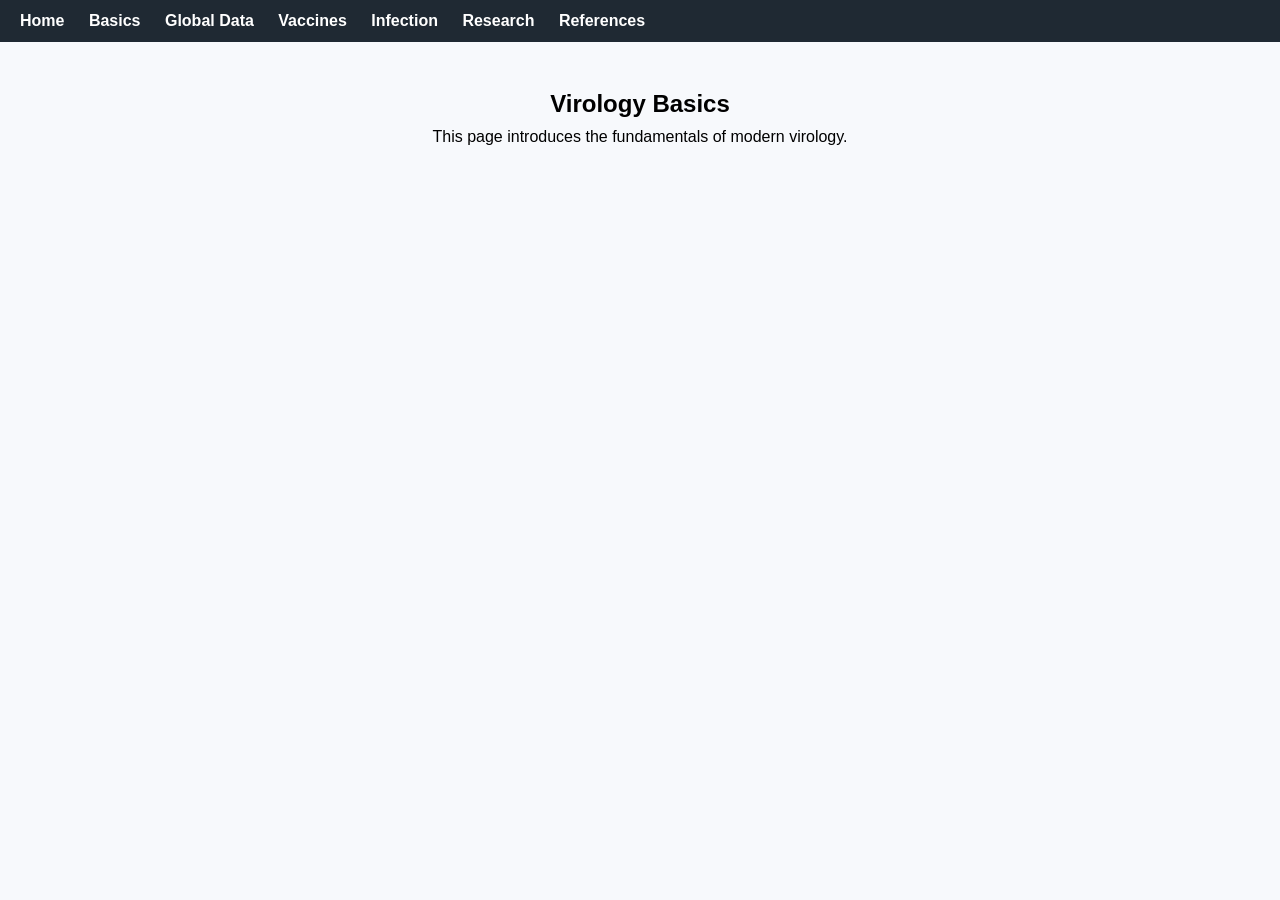
==== pages/basics.html @ c75a6fe2 "Add files via upload" ====
<!DOCTYPE html>
<html lang="en">
<head>
    <meta charset="UTF-8">
    <meta name="viewport" content="width=device-width, initial-scale=1.0">
    <title>Virology Basics</title>
    <link rel="stylesheet" href="../css/styles.css">
</head>
<body>
    <nav>
        <a href="../index.html">Home</a>
        <a href="basics.html">Basics</a>
        <a href="dashboard.html">Global Data</a>
        <a href="vaccines.html">Vaccines</a>
        <a href="infection.html">Infection</a>
        <a href="research.html">Research</a>
        <a href="references.html">References</a>
    </nav>
    <main>
        <section class="hero">     
            <h1>Virology Basics</h1>
            <p>This page introduces the fundamentals of modern virology.</p>
        </section>       
    </main>

</body>
</html>
---- css/styles.css ----
body {
    font-family: Arial, sans-serif;
    margin: 0;
    padding-top: 60px;
    background-color: #f7f9fc;
}
nav {
    position: fixed;
    top: 0;
    left: 0;
    width: 100%;
    background-color: #1f2933;
    padding: 12px 20px;
    z-index: 1000;

}

nav a {
    color: white;
    text-decoration: none;
    margin-right: 20px;
    font-weight: bold;
}

nav a:hover {
    text-decoration: underline;
}

main {
    max-width: 1200px;
    margin: 0 auto;
    padding: 30px 16px;
}
h1, p {
    text-align: center;
}
.hero {
    text-align: center;
    padding: 0px 0;
}
.hero h1 {
    margin-top: 0;
    margin-bottom: 10px;
}

.hero p {
    margin-top: 0px;
}
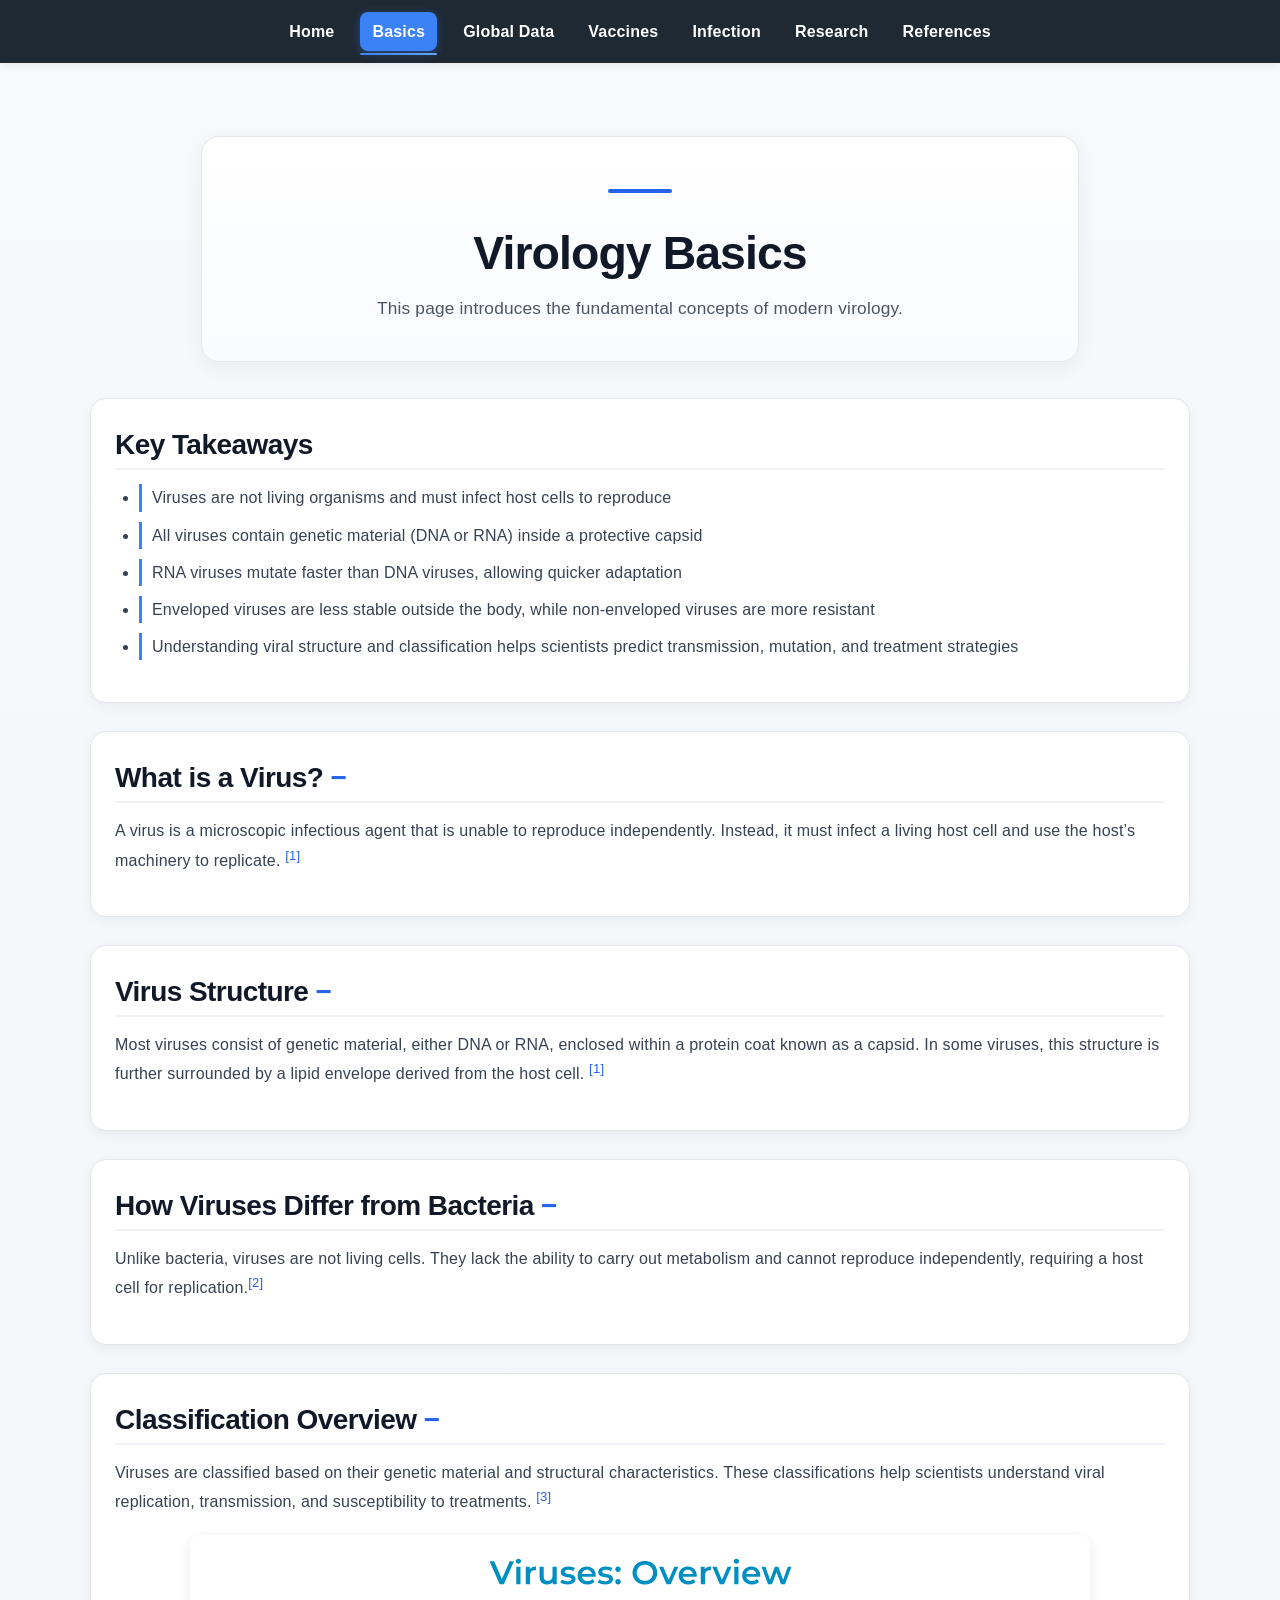
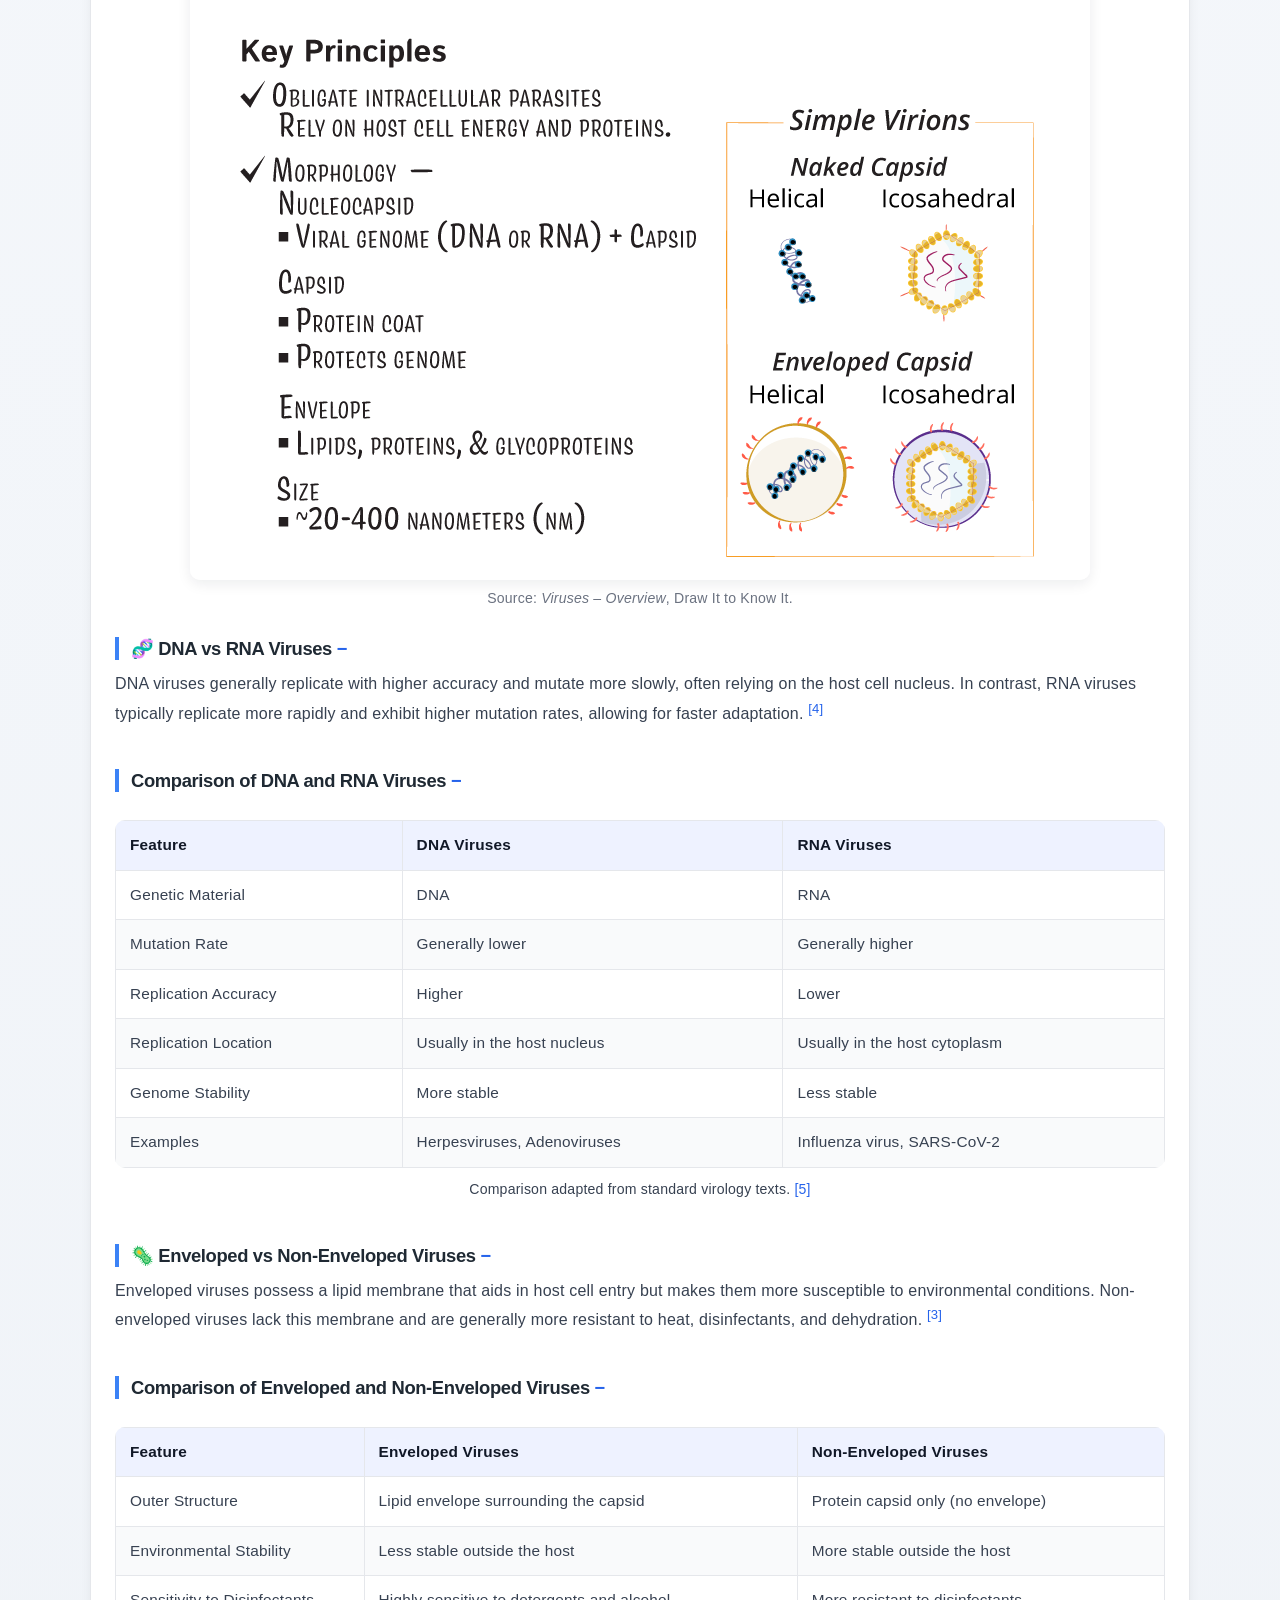
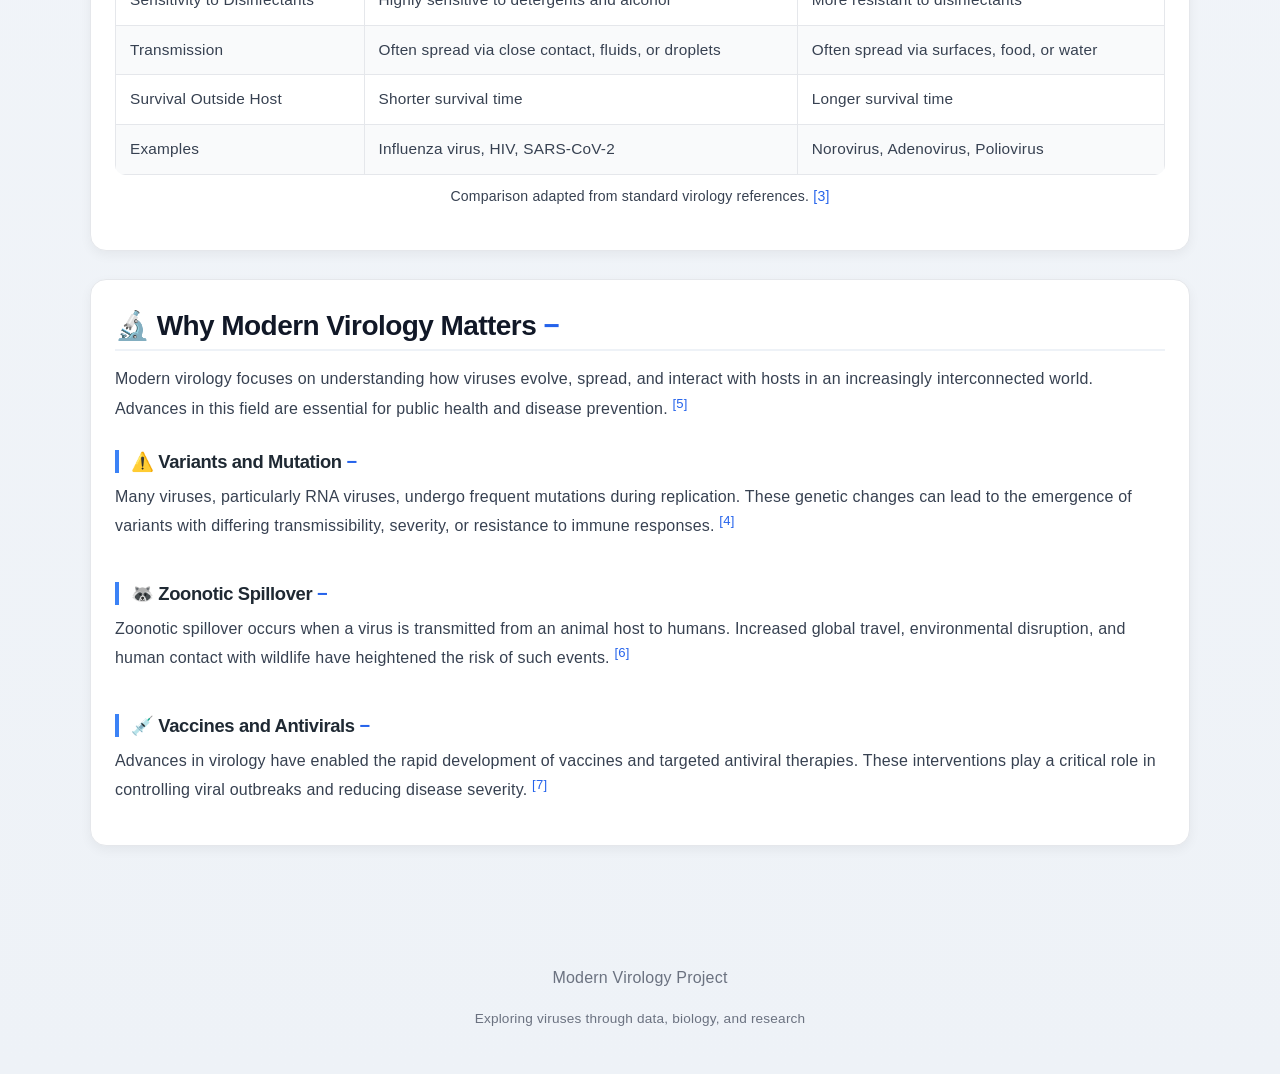
==== commit b6fc17c5: "Add files via upload" ====
--- a/pages/basics.html
+++ b/pages/basics.html
@@ -4,24 +4,260 @@
     <meta charset="UTF-8">
     <meta name="viewport" content="width=device-width, initial-scale=1.0">
     <title>Virology Basics</title>
+    <link rel="icon" type="image/png" href="../images/favicon.png">
     <link rel="stylesheet" href="../css/styles.css">
 </head>
 <body>
     <nav>
         <a href="../index.html">Home</a>
-        <a href="basics.html">Basics</a>
+        <a href="basics.html" class="active">Basics</a>
         <a href="dashboard.html">Global Data</a>
         <a href="vaccines.html">Vaccines</a>
         <a href="infection.html">Infection</a>
         <a href="research.html">Research</a>
         <a href="references.html">References</a>
     </nav>
-    <main>
-        <section class="hero">     
-            <h1>Virology Basics</h1>
-            <p>This page introduces the fundamentals of modern virology.</p>
-        </section>       
-    </main>
-
+<main>
+  <header class="page-hero">
+    <h1>Virology Basics</h1>
+    <p class="hero-subtitle">
+      This page introduces the fundamental concepts of modern virology.
+    </p>
+  </header>
+
+    <div class="section-card">
+    <h2>Key Takeaways</h2>
+    <ul class="styled-list">
+      <li>Viruses are not living organisms and must infect host cells to reproduce</li>
+      <li>All viruses contain genetic material (DNA or RNA) inside a protective capsid</li>
+      <li>RNA viruses mutate faster than DNA viruses, allowing quicker adaptation</li>
+      <li>Enveloped viruses are less stable outside the body, while non-enveloped viruses are more resistant</li>
+      <li>Understanding viral structure and classification helps scientists predict transmission, mutation, and treatment strategies</li>
+    </ul>
+  </div>
+
+  <section class="section-card">
+    <h2 class="collapsible-title open">What is a Virus?</h2>
+    <div class="collapsible-content open">
+      <p>
+        A virus is a microscopic infectious agent that is unable to reproduce
+        independently. Instead, it must infect a living host cell and use the
+        host’s machinery to replicate. <a href="references.html#ref-1" class="citation">[1]</a>
+      </p>
+    </div>
+  </section>
+
+  <section class="section-card">
+    <h2 class="collapsible-title open">Virus Structure</h2>
+    <div class="collapsible-content open">
+      <p>
+        Most viruses consist of genetic material, either DNA or RNA, enclosed
+        within a protein coat known as a capsid. In some viruses, this structure
+        is further surrounded by a lipid envelope derived from the host cell.
+        <a href="references.html#ref-1" class="citation">[1]</a>
+      </p>
+    </div>
+  </section>
+
+  <section class="section-card">
+    <h2 class="collapsible-title open">How Viruses Differ from Bacteria</h2>
+    <div class="collapsible-content open">
+      <p>
+        Unlike bacteria, viruses are not living cells. They lack the ability to
+        carry out metabolism and cannot reproduce independently, requiring a
+        host cell for replication.<a href="references.html#ref-2" class="citation">[2]</a>
+      </p>
+    </div>
+  </section>
+
+  <section class="section-card">
+    <h2 class="collapsible-title open">Classification Overview</h2>
+    <div class="collapsible-content open">
+      <p>
+        Viruses are classified based on their genetic material and structural
+        characteristics. These classifications help scientists understand viral
+        replication, transmission, and susceptibility to treatments.
+        <a href="references.html#ref-3" class="citation">[3]</a>
+      </p>
+
+      <figure class="figure">
+        <img
+          src="../images/virus-classification.png"
+          alt="Diagram comparing DNA and RNA viruses and enveloped versus non-enveloped viruses"
+          class="classification-image"
+        >
+        <figcaption class="image-caption">
+          Source: <em>Viruses – Overview</em>, Draw It to Know It.
+        </figcaption>
+      </figure>
+
+      <h3 class="collapsible-title open">🧬 DNA vs RNA Viruses</h3>
+      <div class="collapsible-content open">
+        <p>
+          DNA viruses generally replicate with higher accuracy and mutate more
+          slowly, often relying on the host cell nucleus. In contrast, RNA viruses
+          typically replicate more rapidly and exhibit higher mutation rates,
+          allowing for faster adaptation. <a href="references.html#ref-4" class="citation">[4]</a>
+        </p>
+      </div>
+
+      <h3 class="collapsible-title open">Comparison of DNA and RNA Viruses</h3>
+      <div class="collapsible-content open">
+        <table class="comparison-table">
+          <thead>
+            <tr>
+              <th>Feature</th>
+              <th>DNA Viruses</th>
+              <th>RNA Viruses</th>
+            </tr>
+          </thead>
+          <tbody>
+            <tr>
+              <td>Genetic Material</td>
+              <td>DNA</td>
+              <td>RNA</td>
+            </tr>
+            <tr>
+              <td>Mutation Rate</td>
+              <td>Generally lower</td>
+              <td>Generally higher</td>
+            </tr>
+            <tr>
+              <td>Replication Accuracy</td>
+              <td>Higher</td>
+              <td>Lower</td>
+            </tr>
+            <tr>
+              <td>Replication Location</td>
+              <td>Usually in the host nucleus</td>
+              <td>Usually in the host cytoplasm</td>
+            </tr>
+            <tr>
+              <td>Genome Stability</td>
+              <td>More stable</td>
+              <td>Less stable</td>
+            </tr>
+            <tr>
+              <td>Examples</td>
+              <td>Herpesviruses, Adenoviruses</td>
+              <td>Influenza virus, SARS-CoV-2</td>
+            </tr>
+          </tbody>
+        </table>
+
+        <p class="image-caption">
+          Comparison adapted from standard virology texts. <a href="references.html#ref-5">[5]</a>
+        </p>
+      </div>
+
+      <h3 class="collapsible-title open">🦠 Enveloped vs Non-Enveloped Viruses</h3>
+      <div class="collapsible-content open">
+        <p>
+          Enveloped viruses possess a lipid membrane that aids in host cell entry
+          but makes them more susceptible to environmental conditions. Non-enveloped
+          viruses lack this membrane and are generally more resistant to heat,
+          disinfectants, and dehydration. <a href="references.html#ref-3" class="citation">[3]</a>
+        </p>
+      </div>
+
+      <h3 class="collapsible-title open">Comparison of Enveloped and Non-Enveloped Viruses</h3>
+      <div class="collapsible-content open">
+        <table class="comparison-table">
+          <thead>
+            <tr>
+              <th>Feature</th>
+              <th>Enveloped Viruses</th>
+              <th>Non-Enveloped Viruses</th>
+            </tr>
+          </thead>
+          <tbody>
+            <tr>
+              <td>Outer Structure</td>
+              <td>Lipid envelope surrounding the capsid</td>
+              <td>Protein capsid only (no envelope)</td>
+            </tr>
+            <tr>
+              <td>Environmental Stability</td>
+              <td>Less stable outside the host</td>
+              <td>More stable outside the host</td>
+            </tr>
+            <tr>
+              <td>Sensitivity to Disinfectants</td>
+              <td>Highly sensitive to detergents and alcohol</td>
+              <td>More resistant to disinfectants</td>
+            </tr>
+            <tr>
+              <td>Transmission</td>
+              <td>Often spread via close contact, fluids, or droplets</td>
+              <td>Often spread via surfaces, food, or water</td>
+            </tr>
+            <tr>
+              <td>Survival Outside Host</td>
+              <td>Shorter survival time</td>
+              <td>Longer survival time</td>
+            </tr>
+            <tr>
+              <td>Examples</td>
+              <td>Influenza virus, HIV, SARS-CoV-2</td>
+              <td>Norovirus, Adenovirus, Poliovirus</td>
+            </tr>
+          </tbody>
+        </table>
+
+        <p class="image-caption">
+          Comparison adapted from standard virology references.
+          <a href="references.html#ref-3">[3]</a>
+        </p>
+      </div>
+    </div>
+  </section>
+
+  <section class="section-card">
+    <h2 class="collapsible-title open">🔬 Why Modern Virology Matters</h2>
+    <div class="collapsible-content open">
+      <p>
+        Modern virology focuses on understanding how viruses evolve, spread, and
+        interact with hosts in an increasingly interconnected world. Advances in
+        this field are essential for public health and disease prevention.
+        <a href="references.html#ref-5" class="citation">[5]</a>
+      </p>
+
+      <h3 class="collapsible-title open">⚠️ Variants and Mutation</h3>
+      <div class="collapsible-content open">
+        <p>
+          Many viruses, particularly RNA viruses, undergo frequent mutations during
+          replication. These genetic changes can lead to the emergence of variants
+          with differing transmissibility, severity, or resistance to immune responses.
+          <a href="references.html#ref-4" class="citation">[4]</a>
+        </p>
+      </div>
+
+      <h3 class="collapsible-title open">🦝 Zoonotic Spillover</h3>
+      <div class="collapsible-content open">
+        <p>
+          Zoonotic spillover occurs when a virus is transmitted from an animal host
+          to humans. Increased global travel, environmental disruption, and human
+          contact with wildlife have heightened the risk of such events.
+          <a href="references.html#ref-6" class="citation">[6]</a>
+        </p>
+      </div>
+
+      <h3 class="collapsible-title open">💉 Vaccines and Antivirals</h3>
+      <div class="collapsible-content open">
+        <p>
+          Advances in virology have enabled the rapid development of vaccines and
+          targeted antiviral therapies. These interventions play a critical role in
+          controlling viral outbreaks and reducing disease severity.
+          <a href="references.html#ref-7" class="citation">[7]</a>
+        </p>
+      </div>
+    </div>
+  </section>
+</main>
+  <footer class="footer">
+      <p>Modern Virology Project</p>
+      <p class="footer-sub">Exploring viruses through data, biology, and research</p>
+  </footer>
+  <script src="../js/script.js"></script>
 </body>
 </html>
--- a/css/styles.css
+++ b/css/styles.css
@@ -1,49 +1,553 @@
+html {
+    scroll-behavior: smooth;
+}
+
+:target {
+    scroll-margin-top: 90px;
+}
+
 body {
-    font-family: Arial, sans-serif;
+    font-family: 'Inter', sans-serif;
     margin: 0;
-    padding-top: 60px;
-    background-color: #f7f9fc;
-}
+    padding-top: 80px;
+    background: linear-gradient(to bottom, #f7f9fc, #eef2f7);
+    color: #111827;
+    line-height: 1.7;
+    letter-spacing: 0.2px;
+}
+
 nav {
     position: fixed;
     top: 0;
     left: 0;
     width: 100%;
+
+    display: flex;
+    justify-content: center;    
+    align-items: center;
+    flex-wrap: wrap;             
+    gap: 18px;                   
+
     background-color: #1f2933;
-    padding: 12px 20px;
+    padding: 12px 16px;
     z-index: 1000;
-
+    box-sizing: border-box;
+
+    box-shadow: 0 2px 10px rgba(0, 0, 0, 0.08);
 }
 
 nav a {
+    position: relative;
     color: white;
     text-decoration: none;
-    margin-right: 20px;
-    font-weight: bold;
+    font-weight: 600;
+
+    padding: 6px 8px;
+    border-radius: 6px;
+
+    transition: all 0.2s ease;
+}
+
+nav a::after {
+    content: "";
+    position: absolute;
+    left: 0;
+    bottom: -4px;
+
+    width: 0%;
+    height: 2px;
+
+    background: linear-gradient(90deg, #3b82f6, #60a5fa);
+    border-radius: 2px;
+
+    transition: width 0.25s ease;
 }
 
 nav a:hover {
-    text-decoration: underline;
+    background: rgba(59, 130, 246, 0.15);
+    border-radius: 8px;
+}
+nav a:hover::after {
+    width: 100%;
+}
+
+
+nav a.active {
+    background: #3b82f6;
+    box-shadow: 0 2px 8px rgba(59, 130, 246, 0.4);
+    color: white;
+    padding: 6px 12px;
+    border-radius: 8px;
+}
+
+
+nav a.active::after {
+    width: 100%;
 }
 
 main {
-    max-width: 1200px;
+    max-width: 1100px;
     margin: 0 auto;
-    padding: 30px 16px;
-}
-h1, p {
+    padding: 36px 20px 48px;
+}
+
+h1,
+h2,
+h3 {
+    font-family: 'Inter', sans-serif;
+    font-weight: 700;
+    line-height: 1.25;
+    letter-spacing: -0.02em;
+}
+
+h1 {
     text-align: center;
 }
+
+p,
+li {
+    font-family: 'Roboto', sans-serif;
+}
+
 .hero {
     text-align: center;
-    padding: 0px 0;
-}
+    padding: 0;
+}
+
 .hero h1 {
     margin-top: 0;
     margin-bottom: 10px;
 }
 
 .hero p {
-    margin-top: 0px;
-}
-
+    margin-top: 0;
+}
+
+.page-hero {
+    text-align: center;
+    padding: 52px 28px 38px;
+    margin-top: 20px;
+    margin-bottom: 36px;
+    background: linear-gradient(to bottom, #ffffff, #f9fbff);
+    border: 1px solid #e5e7eb;
+    border-radius: 18px;
+    max-width: 820px;
+    margin-left: auto;
+    margin-right: auto;
+    box-shadow: 0 6px 20px rgba(0,0,0,0.06);
+}
+
+.page-hero::before {
+    content: "";
+    display: block;
+    width: 64px;
+    height: 4px;
+    background-color: #2563eb;
+    margin: 0 auto 16px;
+    border-radius: 999px;
+}
+
+.page-hero h1 {
+    font-size: clamp(2.1rem, 4vw, 2.9rem);
+    margin-bottom: 12px;
+    color: #111827;
+}
+
+.hero-subtitle {
+    font-size: 1.08rem;
+    color: #4b5563;
+    max-width: 660px;
+    margin: 0 auto;
+    line-height: 1.7;
+}
+
+.section-card {
+    background: #ffffff;
+    text-align: left;
+    padding: 28px 24px;
+    border-radius: 16px;
+    margin: 24px 0;
+    border: 1px solid #e5e7eb;
+    box-shadow: 0 4px 12px rgba(0,0,0,0.05);
+    transition: transform 0.2s ease, box-shadow 0.2s ease;
+}
+
+.section-card:hover {
+    transform: translateY(-4px);
+    box-shadow: 0 10px 24px rgba(0,0,0,0.08);
+}
+
+.section-card + .section-card {
+    margin-top: 28px;
+}
+
+main .section-card {
+    text-align: left;
+}
+
+.section-card h2 {
+    margin-top: 0;
+    margin-bottom: 14px;
+    font-size: 1.75rem;
+    color: #111827;
+    border-bottom: 2px solid #eef2f7;
+    padding-bottom: 6px;
+}
+
+.section-card h3 {
+    margin-top: 1.75rem;
+    margin-bottom: 10px;
+    font-size: 1.15rem;
+    font-weight: 600;
+    color: #1f2933;
+    border-left: 4px solid #3b82f6;
+    padding-left: 12px;
+}
+
+.section-card p {
+    margin-top: 0;
+    margin-bottom: 14px;
+    line-height: 1.7;
+    color: #374151;
+}
+
+.section-card ul,
+.section-card ol {
+    padding-left: 24px;
+    margin-top: 0;
+    margin-bottom: 14px;
+}
+
+.section-card li {
+    margin-bottom: 10px;
+    color: #374151;
+}
+
+.card-header {
+    display: flex;
+    align-items: center;
+    gap: 10px;
+    margin-bottom: 12px;
+}
+
+.card-icon {
+    font-size: 1.6rem;
+}
+
+.card-link {
+    display: inline-block;
+    margin-top: 12px;
+    font-weight: 600;
+    color: #3b82f6;
+    text-decoration: none;
+}
+
+.card-link:hover {
+    text-decoration: underline;
+}
+
+.figure {
+    margin: 20px 0 24px;
+}
+
+.classification-image {
+    display: block;
+    max-width: 100%;
+    height: auto;
+    margin: 0 auto;
+    border-radius: 10px;
+    box-shadow: 0 4px 14px rgba(15, 23, 42, 0.08);
+}
+
+.image-caption {
+    margin: 8px auto 0;
+    font-size: 0.88rem;
+    color: #6b7280;
+    text-align: center;
+    max-width: 800px;
+    line-height: 1.5;
+}
+
+.comparison-table {
+    width: 100%;
+    border-collapse: collapse;
+    margin: 18px 0 10px;
+    font-size: 0.96rem;
+    border-radius: 10px;
+    overflow: hidden;
+    background-color: #ffffff;
+}
+
+.comparison-table th,
+.comparison-table td {
+    border: 1px solid #e5e7eb;
+    padding: 12px 14px;
+    text-align: left;
+    vertical-align: top;
+    line-height: 1.6;
+}
+
+.comparison-table th {
+    background-color: #eef2ff;
+    font-weight: 700;
+    color: #111827;
+}
+
+.comparison-table td {
+    color: #374151;
+}
+
+.comparison-table tr:nth-child(even) {
+    background-color: #f9fafb;
+}
+
+.comparison-table tr:hover {
+    background-color: #eef4ff;
+}
+
+.citation {
+    font-size: 0.82em;
+    vertical-align: super;
+    color: #2563eb;
+    text-decoration: none;
+    font-weight: 600;
+}
+
+.citation:hover {
+    text-decoration: underline;
+}
+
+.section-card li:target {
+    background-color: #fff8c5;
+    box-shadow: inset 0 0 0 8px #fff8c5;
+    border-radius: 8px;
+}
+
+.section-card ol li {
+    line-height: 1.7;
+    padding-left: 24px;
+    text-indent: -24px;
+    overflow-wrap: anywhere;
+    word-break: break-word;
+}
+
+.section-card em {
+    font-style: italic;
+}
+
+.section-card a {
+    color: #2563eb;
+    text-decoration: none;
+    position: relative;
+
+    font-weight: 500;
+    transition: color 0.2s ease;
+}
+
+.section-card a::after {
+    content: "";
+    position: absolute;
+    left: 0;
+    bottom: -2px;
+
+    width: 0%;
+    height: 2px;
+
+    background: #2563eb;
+    border-radius: 2px;
+
+    transition: width 0.2s ease;
+}
+
+.section-card a:hover {
+    color: #1d4ed8;
+}
+
+.section-card a:hover::after {
+    width: 100%;
+}
+
+.section-card a:visited {
+    color: #6f42c1;
+}
+
+.highlight-note {
+    background-color: #eff6ff;
+    border-left: 4px solid #3b82f6;
+    padding: 12px 14px;
+    border-radius: 8px;
+    color: #1e3a8a;
+    margin: 16px 0;
+}
+.footer {
+    text-align: center;
+    padding: 30px 10px;
+    color: #6b7280;
+}
+
+.footer-sub {
+    font-size: 0.85rem;
+    margin-top: 5px;
+}
+.back-to-top {
+    position: fixed;
+    right: 24px;
+    bottom: 24px;
+    width: 42px;
+    height: 42px;
+    border: none;
+    border-radius: 50%;
+    background-color: #2563eb;
+    color: white;
+    font-size: 1.3rem;
+    font-weight: 700;
+    cursor: pointer;
+    opacity: 0;
+    pointer-events: none;
+    transition: opacity 0.2s ease, transform 0.2s ease;
+    box-shadow: 0 6px 18px rgba(15, 23, 42, 0.2);
+}
+
+.back-to-top.show {
+    opacity: 1;
+    pointer-events: auto;
+}
+
+.back-to-top:hover {
+    transform: translateY(-3px);
+}
+
+.collapsible-title {
+    cursor: pointer;
+    user-select: none;
+}
+
+.collapsible-title::after {
+    content: " +";
+    color: #2563eb;
+}
+
+.collapsible-title.open::after {
+    content: " −";
+}
+
+.collapsible-content {
+    max-height: 0;
+    overflow: hidden;
+    transition: max-height 0.25s ease;
+}
+
+.collapsible-content.open {
+    max-height: 2000px;
+}
+
+canvas {
+    max-width: 900px;
+    margin: 24px auto;
+    display: block;
+    opacity: 0;
+    transform: translateY(10px);
+    animation: fadeInChart 0.6s ease forwards;
+}
+
+@keyframes fadeInChart {
+    to {
+        opacity: 1;
+        transform: translateY(0);
+    }
+}
+.chart-box {
+    background: #f9fafb;
+    border: 1px solid #e5e7eb;
+    border-radius: 14px;
+    padding: 20px;
+    margin: 20px 0;
+}
+
+.chart-controls {
+    display: flex;
+    align-items: center;
+    gap: 10px;
+    margin-bottom: 18px;
+    flex-wrap: wrap;
+}
+
+.chart-controls label {
+    font-weight: 600;
+    color: #374151;
+}
+
+.chart-controls select {
+    padding: 8px 10px;
+    border: 1px solid #cbd5e1;
+    border-radius: 8px;
+    background-color: white;
+    font-family: inherit;
+    font-size: 0.95rem;
+}
+
+.chart-box canvas {
+    width: 100% !important;
+    max-width: 850px;
+    height: 360px !important;
+    margin: 0 auto;
+    display: block;
+}
+.styled-list li {
+    margin-top: 10px;
+    margin-bottom: 10px;
+    padding-left: 10px;
+    border-left: 3px solid #3b82f6;
+}
+select {
+    transition: border 0.2s ease, box-shadow 0.2s ease;
+}
+
+select:focus {
+    outline: none;
+    border-color: #3b82f6;
+    box-shadow: 0 0 0 2px rgba(59,130,246,0.2);
+}
+
+@media (max-width: 768px) {
+    body {
+        padding-top: 72px;
+    }
+
+    nav {
+        padding: 12px 16px;
+    }
+
+    nav a {
+        margin-right: 14px;
+        font-size: 0.95rem;
+    }
+
+    main {
+        padding: 24px 14px 36px;
+    }
+
+    .page-hero {
+        padding: 40px 18px 30px;
+        border-radius: 14px;
+    }
+
+    .section-card {
+        padding: 20px 16px;
+        border-radius: 12px;
+        transition: transform 0.2s ease, box-shadow 0.2s ease;
+    }
+
+    .section-card h2 {
+        font-size: 1.5rem;
+    }
+
+    .comparison-table {
+        font-size: 0.9rem;
+    }
+
+    .comparison-table th,
+    .comparison-table td {
+        padding: 10px;
+    }
+}
